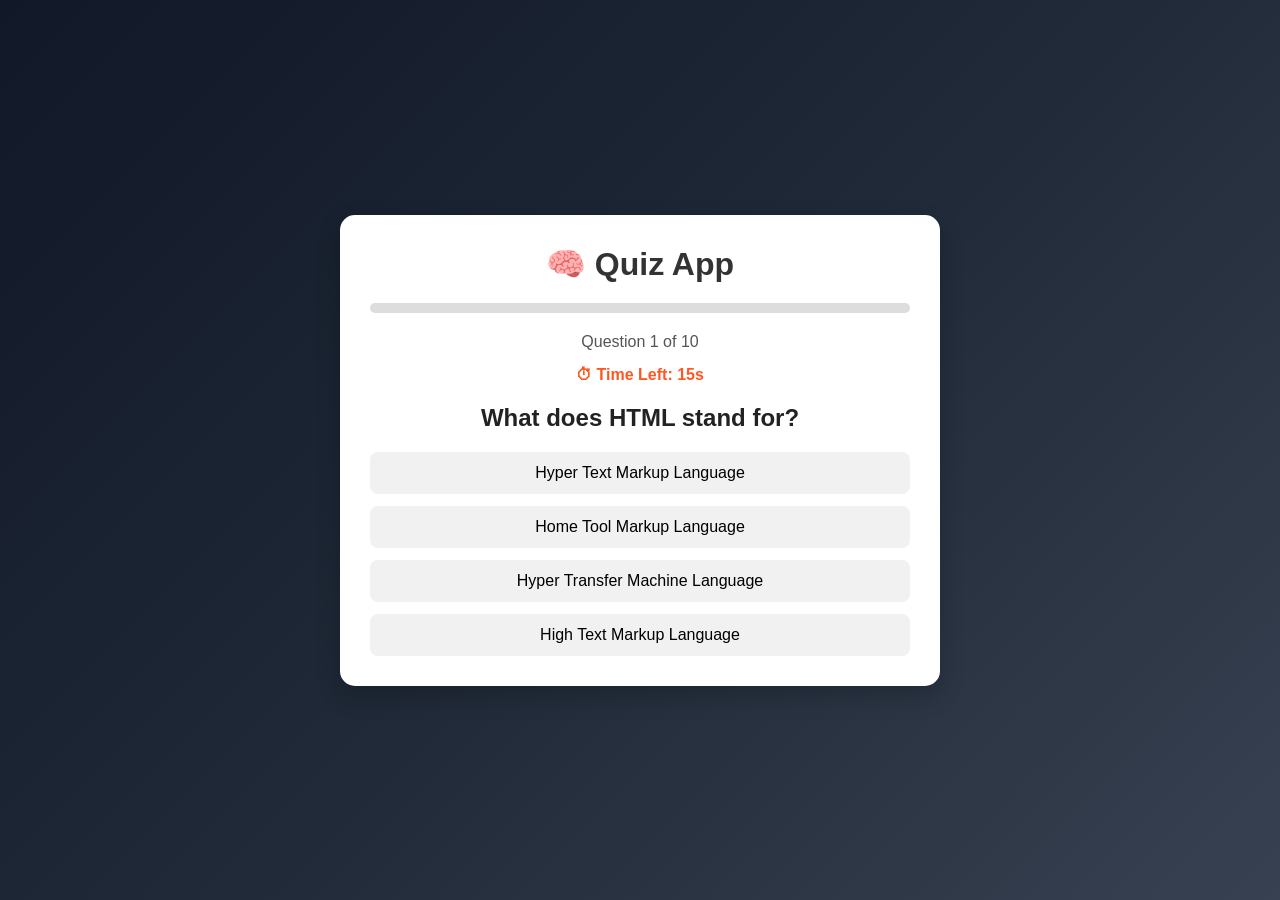
==== index.html @ a01f6058 "Initail Quiz App Project" ====
<!DOCTYPE html>
<html lang="en">
<head>
    <meta charset="UTF-8">
    <meta name="viewport" content="width=device-width, initial-scale=1.0">
    <title>Quiz App</title>

    <link rel="stylesheet" href="style.css">
</head>

<body>

<div class="container">

    <h1>🧠 Quiz App</h1>

    <div class="progress-container">
        <div id="progress-bar"></div>
    </div>

    <p id="question-number">
        Question 1 of 10
    </p>

    <div class="timer">
        ⏱ Time Left:
        <span id="time">15</span>s
    </div>

    <h2 id="question">
        Loading Question...
    </h2>

    <div id="answer-buttons"></div>

    <button id="next-btn">
        Next →
    </button>

</div>

<script src="questions.js"></script>
<script src="script.js"></script>

</body>
</html>
---- style.css ----
* {
    margin: 0;
    padding: 0;
    box-sizing: border-box;
    font-family: Arial, Helvetica, sans-serif;
}

body {
    background: linear-gradient(135deg, #111827, #1f2937,#374151);
    display: flex;
    justify-content: center;
    align-items: center;
    min-height: 100vh;
    padding: 20px;
}

.container {
    background: white;
    width: 100%;
    max-width: 600px;
    padding: 30px;
    border-radius: 15px;
    box-shadow: 0 10px 25px rgba(0,0,0,0.2);
}

h1 {
    text-align: center;
    margin-bottom: 20px;
    color: #333;
}

.progress-container {
    width: 100%;
    height: 10px;
    background: #ddd;
    border-radius: 10px;
    overflow: hidden;
    margin-bottom: 20px;
}

#progress-bar {
    width: 10%;
    height: 100%;
    background: #4caf50;
}

#question-number {
    text-align: center;
    color: #555;
    margin-bottom: 15px;
}

.timer {
    text-align: center;
    font-weight: bold;
    color: #ff5722;
    margin-bottom: 20px;
}

#question {
    margin-bottom: 20px;
    text-align: center;
    color: #222;
}

#answer-buttons {
    display: flex;
    flex-direction: column;
    gap: 12px;
}

#answer-buttons button {
    padding: 12px;
    border: none;
    border-radius: 8px;
    background: #f1f1f1;
    cursor: pointer;
    transition: 0.3s;
    font-size: 16px;
}

#answer-buttons button:hover {
    background: #2196f3;
    color: white;
}

#next-btn {
    display: none;
    margin: 25px auto 0;
    padding: 12px 30px;
    background: #4caf50;
    color: white;
    border: none;
    border-radius: 8px;
    cursor: pointer;
    font-size: 16px;
}

#next-btn:hover {
    background: #388e3c;
}

.btn{
    width: 100%;
}
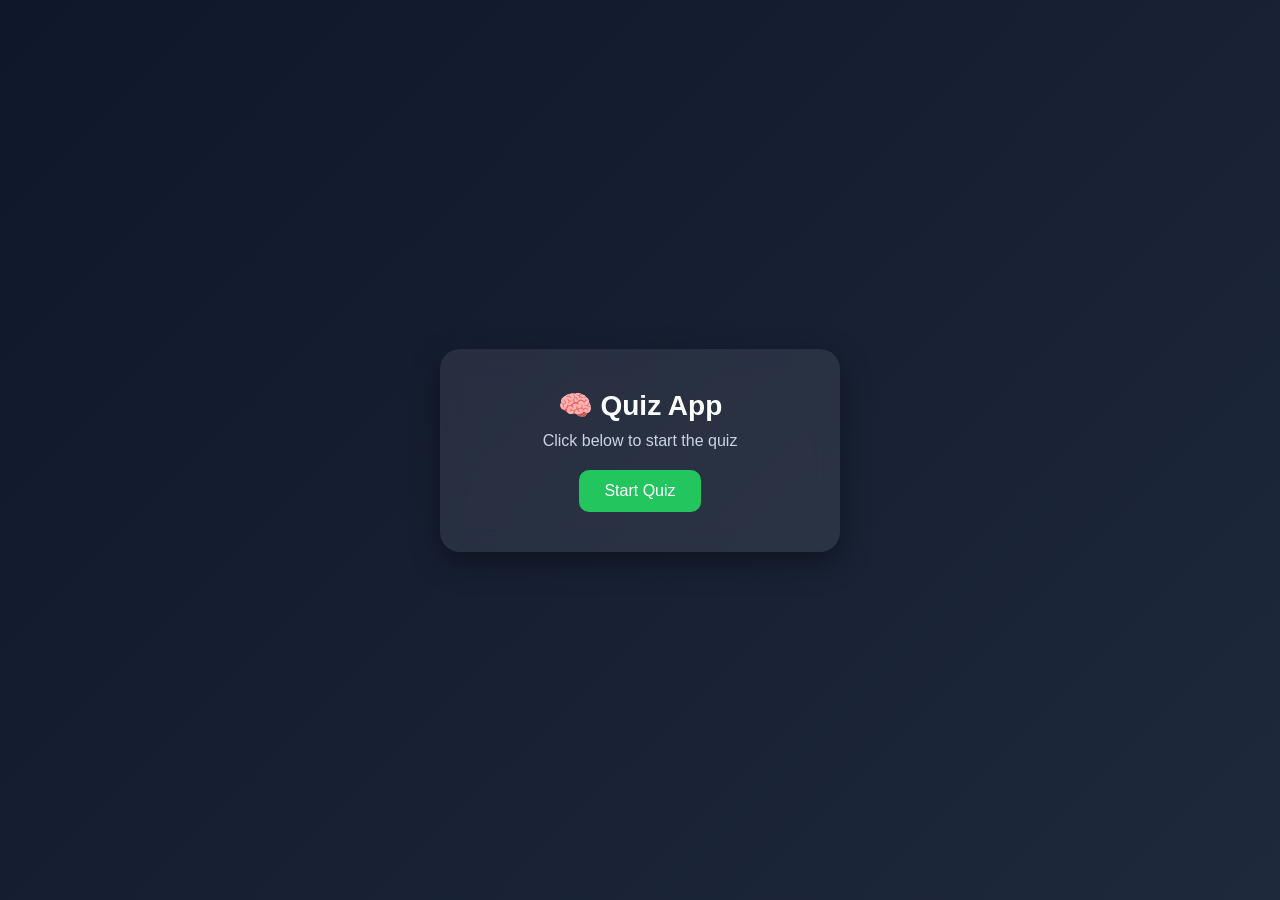
==== commit 15d3bb17: "Merge remote and local repository" ====
--- a/index.html
+++ b/index.html
@@ -9,10 +9,14 @@
 </head>
 
 <body>
+     <div id="start-screen">
+    <h1>🧠 Quiz App</h1>
+    <p>Click below to start the quiz</p>
+    <button id="start-btn">Start Quiz</button>
+</div>
 
 <div class="container">
 
-    <h1>🧠 Quiz App</h1>
 
     <div class="progress-container">
         <div id="progress-bar"></div>
--- a/style.css
+++ b/style.css
@@ -2,104 +2,109 @@
     margin: 0;
     padding: 0;
     box-sizing: border-box;
-    font-family: Arial, Helvetica, sans-serif;
+    font-family: 'Segoe UI', sans-serif;
 }
 
 body {
-    background: linear-gradient(135deg, #111827, #1f2937,#374151);
+    background: linear-gradient(135deg, #0f172a, #1e293b);
+    min-height: 100vh;
     display: flex;
     justify-content: center;
     align-items: center;
-    min-height: 100vh;
-    padding: 20px;
 }
 
+/* START SCREEN */
+#start-screen {
+    background: rgba(255, 255, 255, 0.08);
+    backdrop-filter: blur(12px);
+    padding: 40px;
+    border-radius: 20px;
+    text-align: center;
+    color: white;
+    width: 90%;
+    max-width: 400px;
+    box-shadow: 0 10px 30px rgba(0,0,0,0.4);
+}
+
+#start-screen h1 {
+    font-size: 28px;
+    margin-bottom: 10px;
+}
+
+#start-screen p {
+    margin-bottom: 20px;
+    color: #cbd5e1;
+}
+
+#start-btn {
+    padding: 12px 25px;
+    border: none;
+    border-radius: 10px;
+    background: #22c55e;
+    color: white;
+    font-size: 16px;
+    cursor: pointer;
+    transition: 0.3s;
+}
+
+#start-btn:hover {
+    background: #16a34a;
+    transform: scale(1.05);
+}
+
+/* QUIZ CONTAINER */
 .container {
+    display: none;
     background: white;
-    width: 100%;
+    width: 90%;
     max-width: 600px;
     padding: 30px;
-    border-radius: 15px;
-    box-shadow: 0 10px 25px rgba(0,0,0,0.2);
+    border-radius: 20px;
+    box-shadow: 0 15px 40px rgba(0,0,0,0.3);
 }
 
-h1 {
-    text-align: center;
+/* QUESTION */
+#question {
     margin-bottom: 20px;
-    color: #333;
+    font-size: 20px;
 }
 
-.progress-container {
+/* ANSWERS */
+#answer-buttons button {
     width: 100%;
-    height: 10px;
-    background: #ddd;
-    border-radius: 10px;
-    overflow: hidden;
-    margin-bottom: 20px;
-}
-
-#progress-bar {
-    width: 10%;
-    height: 100%;
-    background: #4caf50;
-}
-
-#question-number {
-    text-align: center;
-    color: #555;
-    margin-bottom: 15px;
-}
-
-.timer {
-    text-align: center;
-    font-weight: bold;
-    color: #ff5722;
-    margin-bottom: 20px;
-}
-
-#question {
-    margin-bottom: 20px;
-    text-align: center;
-    color: #222;
-}
-
-#answer-buttons {
-    display: flex;
-    flex-direction: column;
-    gap: 12px;
-}
-
-#answer-buttons button {
+    margin: 10px 0;
     padding: 12px;
     border: none;
-    border-radius: 8px;
-    background: #f1f1f1;
+    border-radius: 10px;
+    background: #f1f5f9;
     cursor: pointer;
-    transition: 0.3s;
+    transition: 0.2s;
     font-size: 16px;
 }
 
 #answer-buttons button:hover {
-    background: #2196f3;
-    color: white;
+    background: #e2e8f0;
 }
 
+/* NEXT BUTTON */
 #next-btn {
     display: none;
-    margin: 25px auto 0;
-    padding: 12px 30px;
-    background: #4caf50;
+    margin-top: 20px;
+    padding: 10px 20px;
+    border: none;
+    background: #3b82f6;
     color: white;
-    border: none;
-    border-radius: 8px;
+    border-radius: 10px;
     cursor: pointer;
-    font-size: 16px;
 }
 
 #next-btn:hover {
-    background: #388e3c;
+    background: #2563eb;
 }
 
-.btn{
-    width: 100%;
+/* RESULT STYLE */
+.result {
+    text-align: center;
+    font-size: 22px;
+    font-weight: bold;
 }
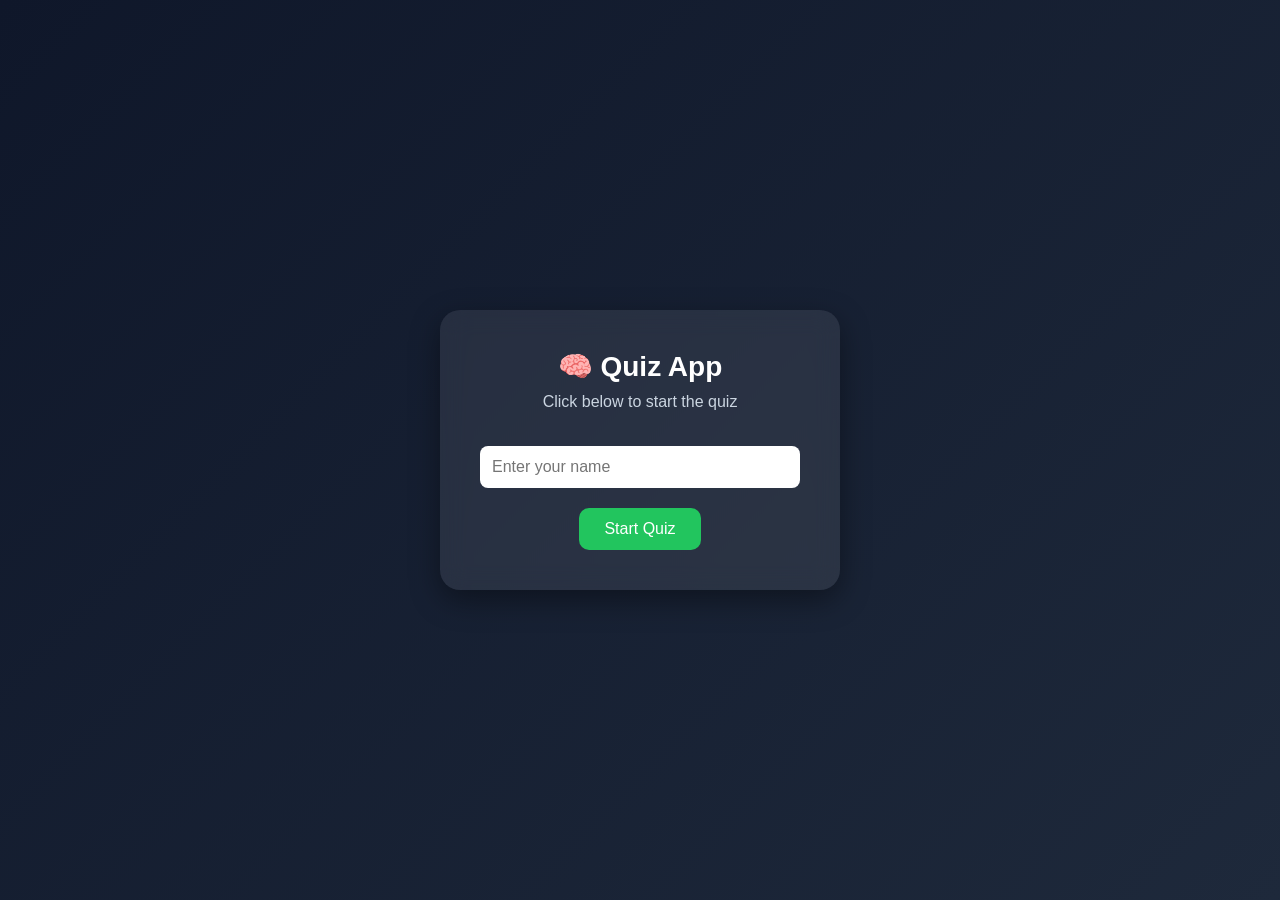
==== commit 35ce531d: "Added player name input and improve quiz UI" ====
--- a/index.html
+++ b/index.html
@@ -12,6 +12,7 @@
      <div id="start-screen">
     <h1>🧠 Quiz App</h1>
     <p>Click below to start the quiz</p>
+    <input type="text" id="player-name" placeholder="Enter your name" required>
     <button id="start-btn">Start Quiz</button>
 </div>
 
--- a/style.css
+++ b/style.css
@@ -107,4 +107,49 @@
     text-align: center;
     font-size: 22px;
     font-weight: bold;
+}
+
+#progress-container {
+    width: 0%;
+    height: 10px;
+    background: #22c55e;
+    border-radius: 10px;
+    transition: width 0.5s ease;
+}
+
+@media (max-width: 600px) {
+    .container {
+        width: 95%;
+        padding: 20px;
+    }
+
+    #question {
+        font-size: 18px;
+    }
+
+    #answer-buttons button {
+        font-size: 14px;
+    }
+}
+
+@keyframes blink {
+    50% {
+        opacity: 0;
+    }
+}
+
+.warning {
+    color: red;
+    font-weight: bold;
+    animation: blink 0.5s infinite;
+}
+
+#player-name {
+    width: 100%;
+    padding: 12px;
+    margin-top: 15px;
+    margin-bottom: 20px;
+    border:none;
+    border-radius: 8px;
+    font-size: 16px;
 }
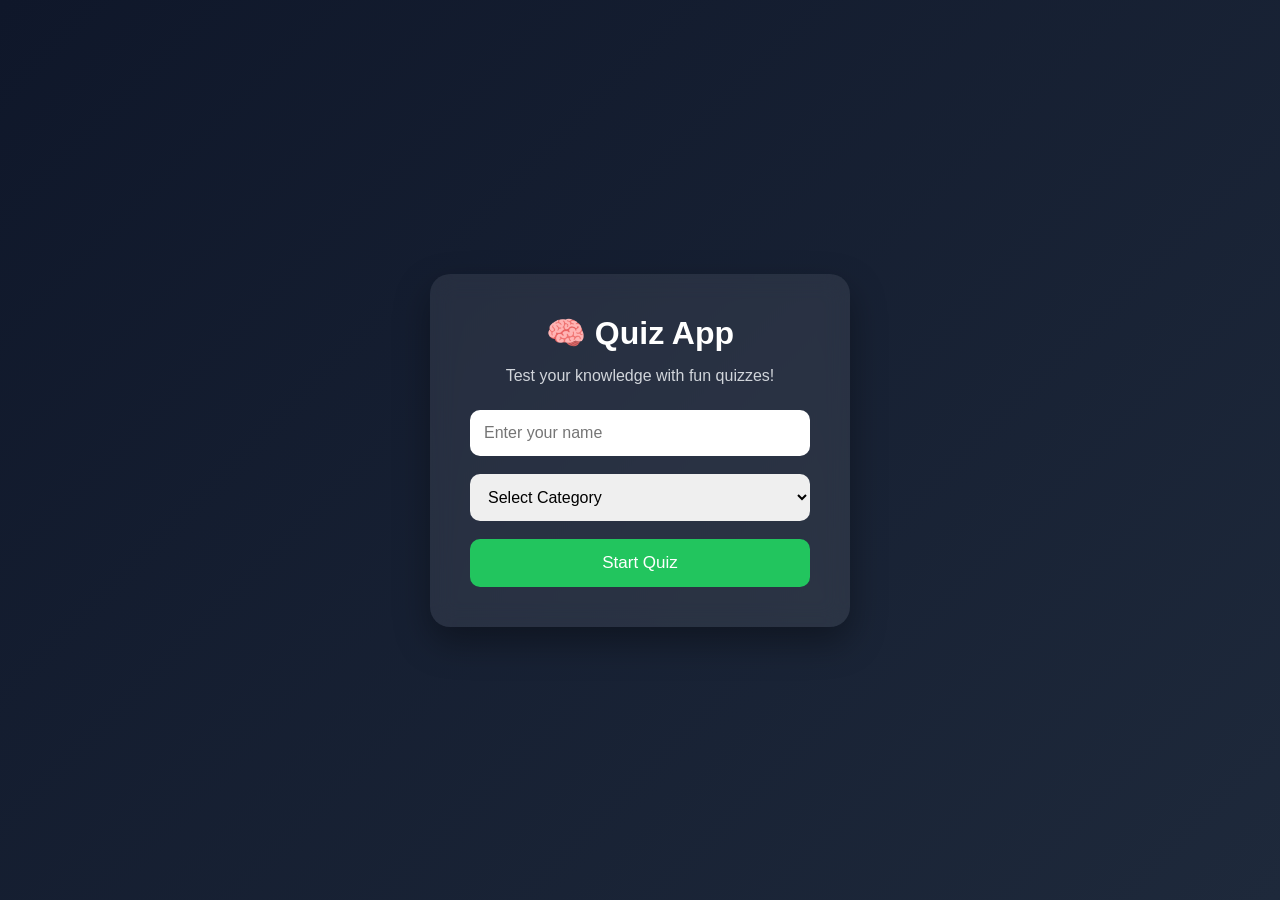
==== commit f148cc62: "Fix quiz app bugs and update UI" ====
--- a/index.html
+++ b/index.html
@@ -7,45 +7,95 @@
 
     <link rel="stylesheet" href="style.css">
 </head>
+<body>
 
-<body>
-     <div id="start-screen">
-    <h1>🧠 Quiz App</h1>
-    <p>Click below to start the quiz</p>
-    <input type="text" id="player-name" placeholder="Enter your name" required>
-    <button id="start-btn">Start Quiz</button>
-</div>
+    <!-- =========================
+         START SCREEN
+    ========================== -->
+    <div id="start-screen">
 
-<div class="container">
+        <h1>🧠 Quiz App</h1>
+        <p>Test your knowledge with fun quizzes!</p>
 
+        <input
+            type="text"
+            id="player-name"
+            placeholder="Enter your name"
+        >
 
-    <div class="progress-container">
-        <div id="progress-bar"></div>
+        <select id="category">
+            <option value="">Select Category</option>
+            <option value="programming">Programming</option>
+            <option value="math">Math</option>
+            <option value="gk">General Knowledge</option>
+        </select>
+
+        <button id="start-btn">
+            Start Quiz
+        </button>
+
     </div>
 
-    <p id="question-number">
-        Question 1 of 10
-    </p>
+    <!-- =========================
+         QUIZ CONTAINER
+    ========================== -->
 
-    <div class="timer">
-        ⏱ Time Left:
-        <span id="time">15</span>s
+    <div class="container" style="display:none;">
+
+        <!-- Progress Bar -->
+        <div class="progress-container">
+            <div id="progress-bar"></div>
+        </div>
+
+        <!-- Question Number -->
+        <p id="question-number">
+            Question 1 of 10
+        </p>
+
+        <!-- Timer -->
+        <div class="timer">
+            ⏱ Time Left :
+            <span id="time">10</span>s
+        </div>
+
+        <!-- Question -->
+        <h2 id="question">
+            Loading...
+        </h2>
+
+        <!-- Answers -->
+        <div id="answer-buttons">
+
+        </div>
+
+        <!-- Next Button -->
+        <button id="next-btn">
+            Next →
+        </button>
+
     </div>
 
-    <h2 id="question">
-        Loading Question...
-    </h2>
+    <!-- =========================
+         LEADERBOARD
+    ========================== -->
 
-    <div id="answer-buttons"></div>
+    <div id="leaderboard-container" style="display:none;">
 
-    <button id="next-btn">
-        Next →
-    </button>
+        <h2>🏆 Leaderboard</h2>
 
-</div>
+        <ul id="leaderboard">
 
-<script src="questions.js"></script>
-<script src="script.js"></script>
+        </ul>
+
+        <button id="home-btn">
+    🏠 Back to Home
+</button>
+
+    </div>
+
+    <!-- JavaScript Files -->
+    <script src="questions.js"></script>
+    <script src="script.js"></script>
 
 </body>
 </html>
--- a/style.css
+++ b/style.css
@@ -1,9 +1,17 @@
+/* =========================
+   RESET
+========================= */
+
 * {
     margin: 0;
     padding: 0;
     box-sizing: border-box;
-    font-family: 'Segoe UI', sans-serif;
-}
+    font-family: "Segoe UI", sans-serif;
+}
+
+/* =========================
+   BODY
+========================= */
 
 body {
     background: linear-gradient(135deg, #0f172a, #1e293b);
@@ -11,145 +19,295 @@
     display: flex;
     justify-content: center;
     align-items: center;
-}
-
-/* START SCREEN */
+    flex-direction: column;
+    padding: 20px;
+}
+
+/* =========================
+   START SCREEN
+========================= */
+
 #start-screen {
-    background: rgba(255, 255, 255, 0.08);
+    width: 100%;
+    max-width: 420px;
+    background: rgba(255,255,255,0.08);
     backdrop-filter: blur(12px);
+    border-radius: 20px;
     padding: 40px;
+    text-align: center;
+    color: white;
+    box-shadow: 0 15px 35px rgba(0,0,0,.35);
+}
+
+#start-screen h1 {
+    margin-bottom: 15px;
+    font-size: 32px;
+}
+
+#start-screen p {
+    margin-bottom: 25px;
+    color: #d1d5db;
+}
+
+#player-name,
+#category {
+    width: 100%;
+    padding: 14px;
+    margin-bottom: 18px;
+    border: none;
+    border-radius: 10px;
+    outline: none;
+    font-size: 16px;
+}
+
+#start-btn {
+    width: 100%;
+    padding: 14px;
+    border: none;
+    border-radius: 10px;
+    background: #22c55e;
+    color: white;
+    font-size: 17px;
+    cursor: pointer;
+    transition: .3s;
+}
+
+#start-btn:hover {
+    background: #16a34a;
+    transform: translateY(-2px);
+}
+
+/* =========================
+   QUIZ CONTAINER
+========================= */
+
+.container {
+    display: none;
+    width: 100%;
+    max-width: 650px;
+    background: white;
     border-radius: 20px;
-    text-align: center;
-    color: white;
-    width: 90%;
-    max-width: 400px;
-    box-shadow: 0 10px 30px rgba(0,0,0,0.4);
-}
-
-#start-screen h1 {
-    font-size: 28px;
-    margin-bottom: 10px;
-}
-
-#start-screen p {
+    padding: 30px;
+    box-shadow: 0 15px 40px rgba(0,0,0,.30);
+}
+
+/* =========================
+   PROGRESS BAR
+========================= */
+
+.progress-container {
+    width: 100%;
+    height: 12px;
+    background: #e5e7eb;
+    border-radius: 20px;
+    overflow: hidden;
     margin-bottom: 20px;
-    color: #cbd5e1;
-}
-
-#start-btn {
-    padding: 12px 25px;
+}
+
+#progress-bar {
+    width: 0%;
+    height: 100%;
+    background: #22c55e;
+    transition: width .4s;
+}
+
+/* =========================
+   QUESTION INFO
+========================= */
+
+#question-number {
+    color: #475569;
+    font-weight: bold;
+    margin-bottom: 15px;
+}
+
+.timer {
+    font-size: 18px;
+    margin-bottom: 20px;
+    font-weight: bold;
+}
+
+#time.warning {
+    color: red;
+    animation: blink .8s infinite;
+}
+
+@keyframes blink {
+    50% {
+        opacity: 0;
+    }
+}
+
+/* =========================
+   QUESTION
+========================= */
+
+#question {
+    margin-bottom: 25px;
+    color: #111827;
+    line-height: 1.5;
+}
+
+/* =========================
+   ANSWERS
+========================= */
+
+#answer-buttons {
+    display: flex;
+    flex-direction: column;
+    gap: 12px;
+}
+
+.btn {
+    width: 100%;
+    padding: 14px;
     border: none;
     border-radius: 10px;
-    background: #22c55e;
+    background: #f1f5f9;
+    cursor: pointer;
+    font-size: 16px;
+    transition: .25s;
+    text-align: left;
+}
+
+.btn:hover:not(:disabled) {
+    background: #dbeafe;
+}
+
+.btn:disabled {
+    cursor: not-allowed;
+}
+
+/* =========================
+   NEXT BUTTON
+========================= */
+
+#next-btn {
+    display: none;
+    margin-top: 25px;
+    padding: 14px 25px;
+    border: none;
+    border-radius: 10px;
+    background: #2563eb;
     color: white;
     font-size: 16px;
     cursor: pointer;
-    transition: 0.3s;
-}
-
-#start-btn:hover {
-    background: #16a34a;
-    transform: scale(1.05);
-}
-
-/* QUIZ CONTAINER */
-.container {
+    transition: .3s;
+}
+
+#next-btn:hover {
+    background: #1d4ed8;
+}
+
+/* =========================
+   LEADERBOARD
+========================= */
+
+#leaderboard-container {
     display: none;
+    width: 100%;
+    max-width: 650px;
     background: white;
-    width: 90%;
-    max-width: 600px;
-    padding: 30px;
+    margin-top: 25px;
+    padding: 25px;
     border-radius: 20px;
-    box-shadow: 0 15px 40px rgba(0,0,0,0.3);
-}
-
-/* QUESTION */
-#question {
+    box-shadow: 0 15px 40px rgba(0,0,0,.25);
+}
+
+#leaderboard-container h2 {
+    text-align: center;
     margin-bottom: 20px;
+}
+
+#leaderboard {
+    list-style: none;
+}
+
+#leaderboard li {
+    padding: 12px;
+    margin: 10px 0;
+    background: #f8fafc;
+    border-radius: 10px;
+    font-weight: bold;
+}
+
+/* =========================
+   RESULT
+========================= */
+
+.result-title {
+    font-size: 30px;
+    color: #22c55e;
+    margin-bottom: 15px;
+    text-align: center;
+}
+
+.result-score {
+    text-align: center;
+    font-size: 22px;
+    margin-bottom: 10px;
+}
+
+.result-percent {
+    text-align: center;
     font-size: 20px;
-}
-
-/* ANSWERS */
-#answer-buttons button {
-    width: 100%;
-    margin: 10px 0;
-    padding: 12px;
-    border: none;
-    border-radius: 10px;
-    background: #f1f5f9;
-    cursor: pointer;
-    transition: 0.2s;
-    font-size: 16px;
-}
-
-#answer-buttons button:hover {
-    background: #e2e8f0;
-}
-
-/* NEXT BUTTON */
-#next-btn {
-    display: none;
-    margin-top: 20px;
-    padding: 10px 20px;
-    border: none;
-    background: #3b82f6;
-    color: white;
-    border-radius: 10px;
-    cursor: pointer;
-}
-
-#next-btn:hover {
-    background: #2563eb;
-}
-
-/* RESULT STYLE */
-.result {
-    text-align: center;
-    font-size: 22px;
-    font-weight: bold;
-}
-
-#progress-container {
-    width: 0%;
-    height: 10px;
-    background: #22c55e;
-    border-radius: 10px;
-    transition: width 0.5s ease;
-}
-
-@media (max-width: 600px) {
-    .container {
+    color: #2563eb;
+    margin-bottom: 20px;
+}
+
+/* =========================
+   MOBILE
+========================= */
+
+@media (max-width:600px) {
+
+    #start-screen,
+    .container,
+    #leaderboard-container {
         width: 95%;
         padding: 20px;
     }
 
     #question {
-        font-size: 18px;
-    }
-
-    #answer-buttons button {
-        font-size: 14px;
-    }
-}
-
-@keyframes blink {
-    50% {
-        opacity: 0;
-    }
-}
-
-.warning {
-    color: red;
-    font-weight: bold;
-    animation: blink 0.5s infinite;
-}
-
-#player-name {
-    width: 100%;
-    padding: 12px;
-    margin-top: 15px;
-    margin-bottom: 20px;
+        font-size: 20px;
+    }
+
+    .btn {
+        font-size: 15px;
+    }
+
+    #start-btn,
+    #next-btn {
+        width: 100%;
+    }
+}
+
+#home-btn {
+
+    width:100%;
+    margin-top:20px;
+    padding:14px;
+
     border:none;
-    border-radius: 8px;
-    font-size: 16px;
+    border-radius:10px;
+
+    background:#2563eb;
+
+    color:white;
+
+    font-size:16px;
+
+    cursor:pointer;
+
+    transition:.3s;
+
+}
+
+
+#home-btn:hover {
+
+    background:#1d4ed8;
+
+    transform:translateY(-2px);
+
 }
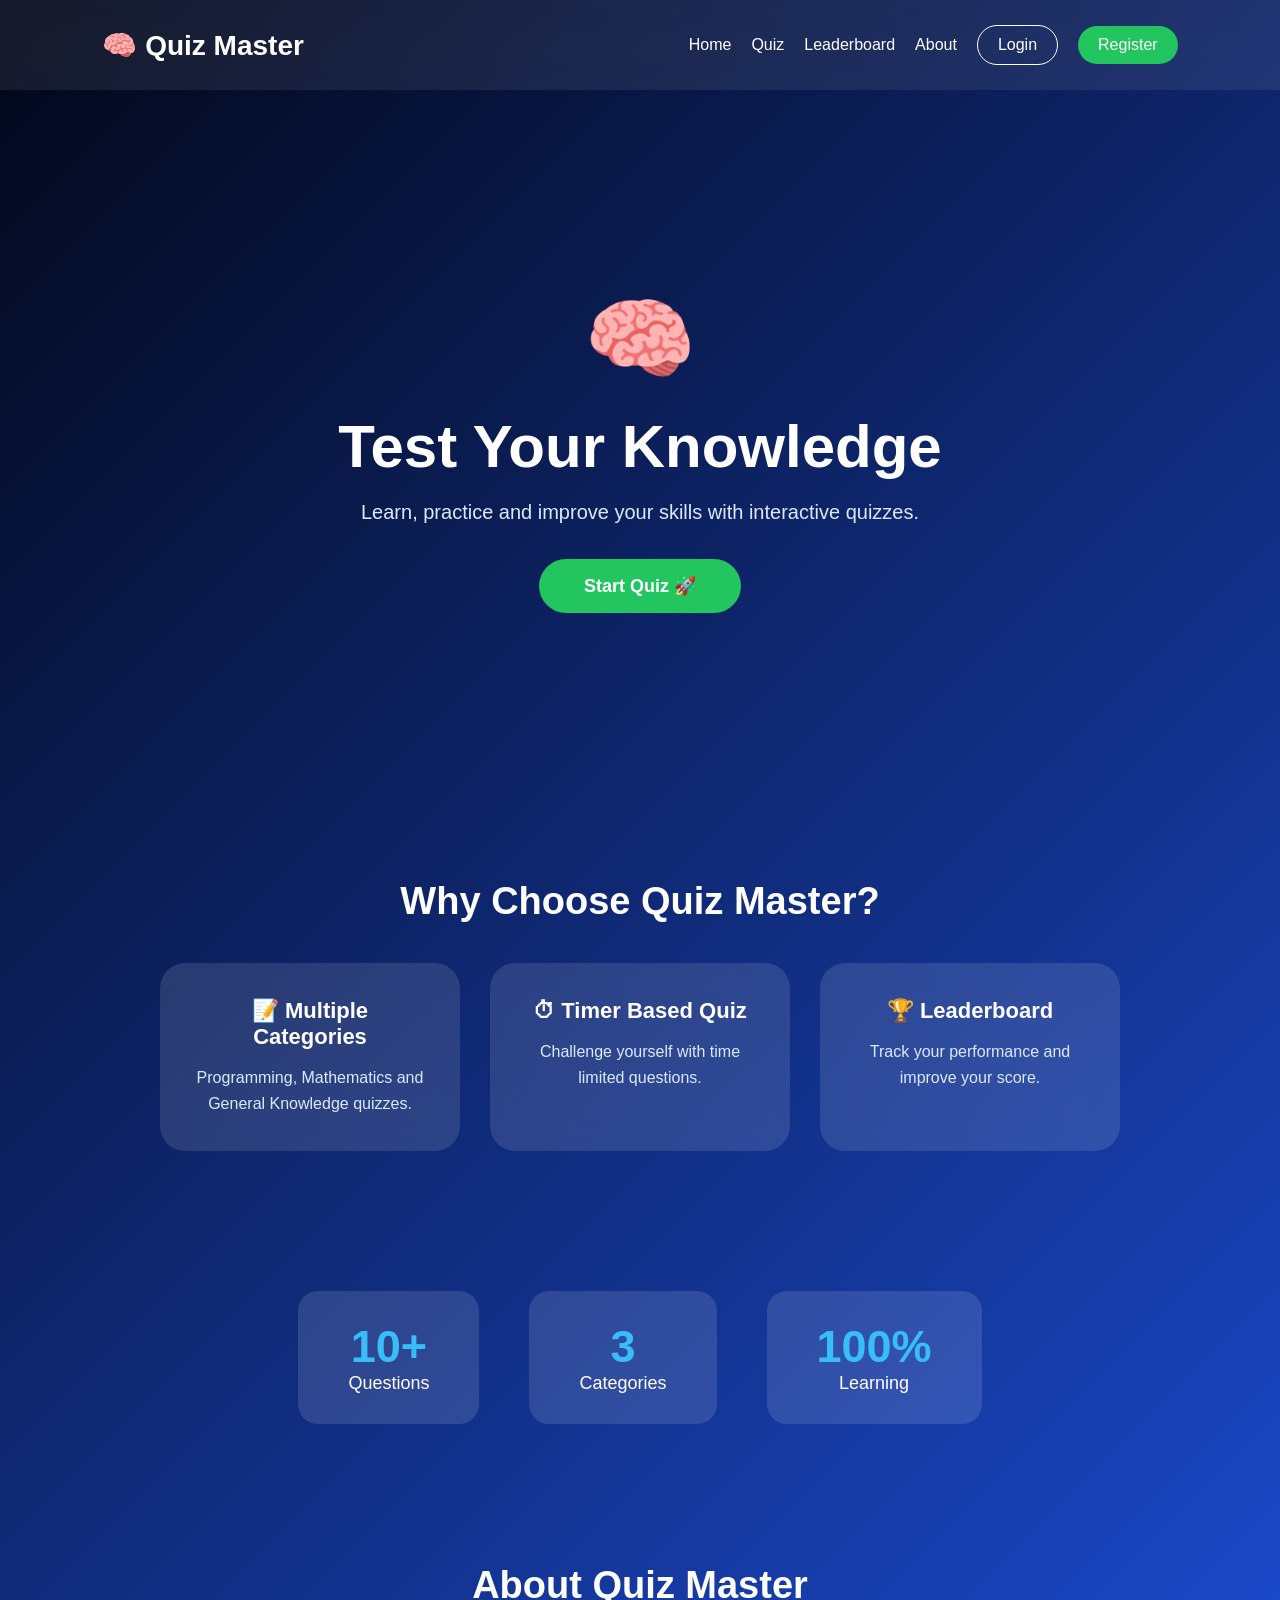
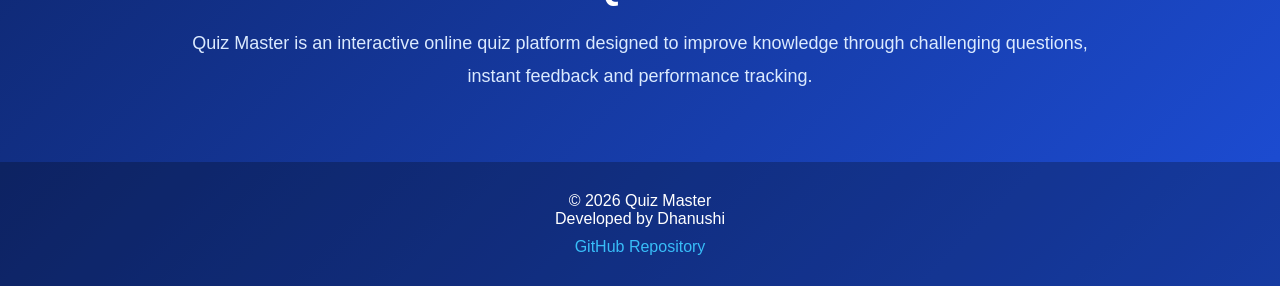
==== commit d66d20f3: "Admin features added" ====
--- a/index.html
+++ b/index.html
@@ -1,101 +1,339 @@
 <!DOCTYPE html>
 <html lang="en">
+
 <head>
-    <meta charset="UTF-8">
-    <meta name="viewport" content="width=device-width, initial-scale=1.0">
-    <title>Quiz App</title>
-
-    <link rel="stylesheet" href="style.css">
+
+<meta charset="UTF-8">
+
+<meta name="viewport" content="width=device-width, initial-scale=1.0">
+
+<title>Quiz Master</title>
+
+<link rel="stylesheet" href="style.css">
+
 </head>
+
+
 <body>
 
-    <!-- =========================
-         START SCREEN
-    ========================== -->
-    <div id="start-screen">
-
-        <h1>🧠 Quiz App</h1>
-        <p>Test your knowledge with fun quizzes!</p>
-
-        <input
-            type="text"
-            id="player-name"
-            placeholder="Enter your name"
-        >
-
-        <select id="category">
-            <option value="">Select Category</option>
-            <option value="programming">Programming</option>
-            <option value="math">Math</option>
-            <option value="gk">General Knowledge</option>
-        </select>
-
-        <button id="start-btn">
-            Start Quiz
-        </button>
-
-    </div>
-
-    <!-- =========================
-         QUIZ CONTAINER
-    ========================== -->
-
-    <div class="container" style="display:none;">
-
-        <!-- Progress Bar -->
-        <div class="progress-container">
-            <div id="progress-bar"></div>
-        </div>
-
-        <!-- Question Number -->
-        <p id="question-number">
-            Question 1 of 10
-        </p>
-
-        <!-- Timer -->
-        <div class="timer">
-            ⏱ Time Left :
-            <span id="time">10</span>s
-        </div>
-
-        <!-- Question -->
-        <h2 id="question">
-            Loading...
-        </h2>
-
-        <!-- Answers -->
-        <div id="answer-buttons">
-
-        </div>
-
-        <!-- Next Button -->
-        <button id="next-btn">
-            Next →
-        </button>
-
-    </div>
-
-    <!-- =========================
-         LEADERBOARD
-    ========================== -->
-
-    <div id="leaderboard-container" style="display:none;">
-
-        <h2>🏆 Leaderboard</h2>
-
-        <ul id="leaderboard">
-
-        </ul>
-
-        <button id="home-btn">
-    🏠 Back to Home
+
+<!-- NAVBAR -->
+
+<header>
+
+
+<div class="logo">
+🧠 Quiz Master
+</div>
+
+
+<nav>
+
+<a href="index.html">
+Home
+</a>
+
+<a href="#">
+Quiz
+</a>
+
+<a href="#">
+Leaderboard
+</a>
+
+<a href="#about">
+About
+</a>
+
+
+<a class="login"
+href="login.html">
+Login
+</a>
+
+
+<a class="register"
+href="register.html">
+Register
+</a>
+
+
+</nav>
+
+
+</header>
+
+
+
+
+
+<!-- HERO SECTION -->
+
+
+<section class="hero">
+
+
+<div class="hero-text">
+
+
+<div class="brain">
+
+🧠
+
+</div>
+
+
+<h1>
+
+Test Your Knowledge
+
+</h1>
+
+
+<p>
+
+Learn, practice and improve your skills
+with interactive quizzes.
+
+</p>
+
+
+
+<button id="startQuizBtn">
+
+Start Quiz 🚀
+
 </button>
 
-    </div>
-
-    <!-- JavaScript Files -->
-    <script src="questions.js"></script>
-    <script src="script.js"></script>
+
+</div>
+
+
+
+</section>
+
+
+
+
+
+
+<!-- FEATURES -->
+
+
+<section class="features">
+
+
+<h2>
+Why Choose Quiz Master?
+</h2>
+
+
+
+<div class="feature-box">
+
+
+<div class="card">
+
+
+<h3>
+📝 Multiple Categories
+</h3>
+
+
+<p>
+
+Programming, Mathematics and
+General Knowledge quizzes.
+
+</p>
+
+
+</div>
+
+
+
+
+
+<div class="card">
+
+
+<h3>
+⏱ Timer Based Quiz
+</h3>
+
+
+<p>
+
+Challenge yourself with
+time limited questions.
+
+</p>
+
+
+</div>
+
+
+
+
+
+
+<div class="card">
+
+
+<h3>
+🏆 Leaderboard
+</h3>
+
+
+<p>
+
+Track your performance
+and improve your score.
+
+</p>
+
+
+</div>
+
+
+
+</div>
+
+
+</section>
+
+
+
+
+
+
+
+<!-- STATISTICS -->
+
+
+<section class="stats">
+
+
+<div>
+
+<h2>
+10+
+</h2>
+
+<p>
+Questions
+</p>
+
+</div>
+
+
+
+<div>
+
+<h2>
+3
+</h2>
+
+<p>
+Categories
+</p>
+
+</div>
+
+
+
+
+<div>
+
+<h2>
+100%
+</h2>
+
+<p>
+Learning
+</p>
+
+</div>
+
+
+</section>
+
+
+
+
+
+
+
+
+<!-- ABOUT -->
+
+
+<section id="about"
+class="about">
+
+
+<h2>
+About Quiz Master
+</h2>
+
+
+
+<p>
+
+Quiz Master is an interactive online quiz
+platform designed to improve knowledge
+through challenging questions, instant
+feedback and performance tracking.
+
+</p>
+
+
+
+</section>
+
+
+
+
+
+
+
+
+<!-- FOOTER -->
+
+
+<footer>
+
+
+<p>
+
+© 2026 Quiz Master
+
+</p>
+
+
+<p>
+
+Developed by Dhanushi
+
+</p>
+
+
+<a href="https://github.com/DhanuiyaJey/quiz-app">
+
+GitHub Repository
+
+</a>
+
+
+</footer>
+
+
+
+
+
+<script src="home.js"></script>
+
 
 </body>
+
 </html>
--- a/style.css
+++ b/style.css
@@ -2,312 +2,1961 @@
    RESET
 ========================= */
 
-* {
-    margin: 0;
-    padding: 0;
-    box-sizing: border-box;
-    font-family: "Segoe UI", sans-serif;
-}
+*{
+    margin:0;
+    padding:0;
+    box-sizing:border-box;
+    font-family:"Segoe UI",sans-serif;
+}
+
+
+
+html{
+    scroll-behavior:smooth;
+}
+
+
+
+body{
+
+    min-height:100vh;
+
+    background:
+    linear-gradient(135deg,#020617,#1d4ed8);
+
+    color:white;
+
+}
+
+
 
 /* =========================
-   BODY
+   NAVBAR
 ========================= */
 
-body {
-    background: linear-gradient(135deg, #0f172a, #1e293b);
-    min-height: 100vh;
-    display: flex;
-    justify-content: center;
-    align-items: center;
-    flex-direction: column;
-    padding: 20px;
-}
+
+header{
+
+    width:100%;
+
+    display:flex;
+
+    justify-content:space-between;
+
+    align-items:center;
+
+    padding:25px 8%;
+
+
+    background:
+    rgba(255,255,255,0.08);
+
+
+    backdrop-filter:blur(15px);
+
+
+    position:sticky;
+
+    top:0;
+
+    z-index:10;
+
+
+}
+
+
+
+.logo{
+
+    font-size:28px;
+
+    font-weight:700;
+
+}
+
+
+
+
+nav{
+
+    display:flex;
+
+    gap:20px;
+
+    align-items:center;
+
+}
+
+
+
+nav a{
+
+    text-decoration:none;
+
+    color:white;
+
+    font-size:16px;
+
+    transition:.3s;
+
+}
+
+
+
+nav a:hover{
+
+    color:#38bdf8;
+
+}
+
+
+
+.login,
+.register{
+
+
+    padding:10px 20px;
+
+    border-radius:25px;
+
+
+}
+
+
+
+.login{
+
+    border:1px solid white;
+
+}
+
+
+
+.register{
+
+    background:#22c55e;
+
+}
+
+
+
+.register:hover{
+
+    color:white;
+
+    background:#16a34a;
+
+}
+
+
+
+
+
+
 
 /* =========================
-   START SCREEN
+   HERO
 ========================= */
 
-#start-screen {
-    width: 100%;
-    max-width: 420px;
-    background: rgba(255,255,255,0.08);
-    backdrop-filter: blur(12px);
-    border-radius: 20px;
-    padding: 40px;
-    text-align: center;
-    color: white;
-    box-shadow: 0 15px 35px rgba(0,0,0,.35);
-}
-
-#start-screen h1 {
-    margin-bottom: 15px;
-    font-size: 32px;
-}
-
-#start-screen p {
-    margin-bottom: 25px;
-    color: #d1d5db;
-}
-
-#player-name,
-#category {
-    width: 100%;
-    padding: 14px;
-    margin-bottom: 18px;
-    border: none;
-    border-radius: 10px;
-    outline: none;
-    font-size: 16px;
-}
-
-#start-btn {
-    width: 100%;
-    padding: 14px;
-    border: none;
-    border-radius: 10px;
-    background: #22c55e;
-    color: white;
-    font-size: 17px;
-    cursor: pointer;
-    transition: .3s;
-}
-
-#start-btn:hover {
-    background: #16a34a;
-    transform: translateY(-2px);
-}
+
+.hero{
+
+    min-height:80vh;
+
+    display:flex;
+
+    justify-content:center;
+
+    align-items:center;
+
+    text-align:center;
+
+
+}
+
+
+
+.hero-text{
+
+    max-width:750px;
+
+}
+
+
+
+
+.brain{
+
+
+    font-size:90px;
+
+    animation:float 3s infinite ease-in-out;
+
+
+}
+
+
+
+@keyframes float{
+
+
+    0%{
+
+        transform:translateY(0);
+
+    }
+
+
+    50%{
+
+        transform:translateY(-20px);
+
+    }
+
+
+    100%{
+
+        transform:translateY(0);
+
+    }
+
+
+}
+
+
+
+
+
+.hero h1{
+
+    font-size:60px;
+
+    margin:20px 0;
+
+
+}
+
+
+
+.hero p{
+
+
+    font-size:20px;
+
+    color:#dbeafe;
+
+    margin-bottom:35px;
+
+
+}
+
+
+
+
+#startQuizBtn{
+
+
+    padding:16px 45px;
+
+
+    border:none;
+
+    border-radius:30px;
+
+
+    background:#22c55e;
+
+
+    color:white;
+
+
+    font-size:18px;
+
+
+    font-weight:bold;
+
+
+    cursor:pointer;
+
+
+    transition:.3s;
+
+
+}
+
+
+
+
+#startQuizBtn:hover{
+
+
+    transform:scale(1.08);
+
+
+    background:#16a34a;
+
+
+    box-shadow:
+
+    0 10px 30px rgba(0,0,0,.3);
+
+
+}
+
+
+
+
+
 
 /* =========================
-   QUIZ CONTAINER
+   FEATURES
 ========================= */
 
-.container {
-    display: none;
-    width: 100%;
-    max-width: 650px;
-    background: white;
-    border-radius: 20px;
-    padding: 30px;
-    box-shadow: 0 15px 40px rgba(0,0,0,.30);
-}
+
+.features{
+
+
+    padding:70px 8%;
+
+    text-align:center;
+
+
+}
+
+
+
+
+.features h2{
+
+    font-size:38px;
+
+    margin-bottom:40px;
+
+}
+
+
+
+
+.feature-box{
+
+
+    display:flex;
+
+    justify-content:center;
+
+    gap:30px;
+
+    flex-wrap:wrap;
+
+
+}
+
+
+
+
+.card{
+
+
+    width:300px;
+
+
+    padding:35px;
+
+
+    border-radius:25px;
+
+
+    background:
+
+    rgba(255,255,255,.12);
+
+
+
+    backdrop-filter:blur(15px);
+
+
+
+    transition:.4s;
+
+
+}
+
+
+
+.card:hover{
+
+
+    transform:
+
+    translateY(-15px);
+
+
+
+    background:
+
+    rgba(255,255,255,.20);
+
+
+}
+
+
+
+
+.card h3{
+
+
+    font-size:22px;
+
+    margin-bottom:15px;
+
+
+}
+
+
+
+.card p{
+
+
+    color:#dbeafe;
+
+    line-height:1.6;
+
+
+}
+
+
+
+
+
 
 /* =========================
-   PROGRESS BAR
+   STATISTICS
 ========================= */
 
-.progress-container {
-    width: 100%;
-    height: 12px;
-    background: #e5e7eb;
-    border-radius: 20px;
-    overflow: hidden;
-    margin-bottom: 20px;
-}
-
-#progress-bar {
-    width: 0%;
-    height: 100%;
-    background: #22c55e;
-    transition: width .4s;
-}
+
+.stats{
+
+
+    display:flex;
+
+    justify-content:center;
+
+    gap:50px;
+
+    padding:70px 8%;
+
+
+    text-align:center;
+
+
+}
+
+
+
+
+
+.stats div{
+
+
+    background:
+
+    rgba(255,255,255,.12);
+
+
+    padding:30px 50px;
+
+
+    border-radius:20px;
+
+
+}
+
+
+
+.stats h2{
+
+
+    font-size:45px;
+
+    color:#38bdf8;
+
+
+}
+
+
+
+
+.stats p{
+
+
+    font-size:18px;
+
+}
+
+
+
+
+
+
 
 /* =========================
-   QUESTION INFO
+   ABOUT
 ========================= */
 
-#question-number {
-    color: #475569;
-    font-weight: bold;
-    margin-bottom: 15px;
-}
-
-.timer {
-    font-size: 18px;
-    margin-bottom: 20px;
-    font-weight: bold;
-}
-
-#time.warning {
-    color: red;
-    animation: blink .8s infinite;
-}
-
-@keyframes blink {
-    50% {
-        opacity: 0;
-    }
-}
+
+.about{
+
+
+    padding:70px 15%;
+
+    text-align:center;
+
+
+}
+
+
+
+.about h2{
+
+
+    font-size:38px;
+
+    margin-bottom:20px;
+
+
+}
+
+
+
+
+.about p{
+
+
+    color:#dbeafe;
+
+    font-size:18px;
+
+    line-height:1.8;
+
+
+}
+
+
+
+
+
+
 
 /* =========================
-   QUESTION
+   FOOTER
 ========================= */
 
-#question {
-    margin-bottom: 25px;
-    color: #111827;
-    line-height: 1.5;
-}
-
-/* =========================
-   ANSWERS
-========================= */
-
-#answer-buttons {
-    display: flex;
-    flex-direction: column;
-    gap: 12px;
-}
-
-.btn {
-    width: 100%;
-    padding: 14px;
-    border: none;
-    border-radius: 10px;
-    background: #f1f5f9;
-    cursor: pointer;
-    font-size: 16px;
-    transition: .25s;
-    text-align: left;
-}
-
-.btn:hover:not(:disabled) {
-    background: #dbeafe;
-}
-
-.btn:disabled {
-    cursor: not-allowed;
-}
-
-/* =========================
-   NEXT BUTTON
-========================= */
-
-#next-btn {
-    display: none;
-    margin-top: 25px;
-    padding: 14px 25px;
-    border: none;
-    border-radius: 10px;
-    background: #2563eb;
-    color: white;
-    font-size: 16px;
-    cursor: pointer;
-    transition: .3s;
-}
-
-#next-btn:hover {
-    background: #1d4ed8;
-}
-
-/* =========================
-   LEADERBOARD
-========================= */
-
-#leaderboard-container {
-    display: none;
-    width: 100%;
-    max-width: 650px;
-    background: white;
-    margin-top: 25px;
-    padding: 25px;
-    border-radius: 20px;
-    box-shadow: 0 15px 40px rgba(0,0,0,.25);
-}
-
-#leaderboard-container h2 {
-    text-align: center;
-    margin-bottom: 20px;
-}
-
-#leaderboard {
-    list-style: none;
-}
-
-#leaderboard li {
-    padding: 12px;
-    margin: 10px 0;
-    background: #f8fafc;
-    border-radius: 10px;
-    font-weight: bold;
-}
-
-/* =========================
-   RESULT
-========================= */
-
-.result-title {
-    font-size: 30px;
-    color: #22c55e;
-    margin-bottom: 15px;
-    text-align: center;
-}
-
-.result-score {
-    text-align: center;
-    font-size: 22px;
-    margin-bottom: 10px;
-}
-
-.result-percent {
-    text-align: center;
-    font-size: 20px;
-    color: #2563eb;
-    margin-bottom: 20px;
-}
+
+footer{
+
+
+    text-align:center;
+
+
+    padding:30px;
+
+
+    background:
+
+    rgba(0,0,0,.25);
+
+
+}
+
+
+
+footer a{
+
+
+    display:inline-block;
+
+    margin-top:10px;
+
+
+    color:#38bdf8;
+
+
+    text-decoration:none;
+
+
+}
+
+
+
+
+
+
 
 /* =========================
    MOBILE
 ========================= */
 
-@media (max-width:600px) {
-
-    #start-screen,
-    .container,
-    #leaderboard-container {
-        width: 95%;
-        padding: 20px;
+
+@media(max-width:800px){
+
+
+
+header{
+
+
+    flex-direction:column;
+
+    gap:20px;
+
+
+}
+
+
+
+nav{
+
+
+    flex-wrap:wrap;
+
+    justify-content:center;
+
+
+}
+
+
+
+.hero h1{
+
+
+    font-size:40px;
+
+
+}
+
+
+
+.hero p{
+
+
+    font-size:17px;
+
+
+}
+
+
+
+.stats{
+
+
+    flex-direction:column;
+
+    align-items:center;
+
+
+}
+
+
+
+.stats div{
+
+
+    width:80%;
+
+
+}
+
+
+
+}
+
+/* =========================
+   LOGIN / REGISTER
+========================= */
+
+
+.form-container{
+
+
+    width:400px;
+
+    padding:40px;
+
+
+    background:
+
+    rgba(255,255,255,.12);
+
+
+
+    backdrop-filter:blur(15px);
+
+
+    border-radius:25px;
+
+
+    text-align:center;
+
+
+}
+
+
+
+
+.form-container h1{
+
+
+    margin-bottom:30px;
+
+
+}
+
+
+
+
+.form-container input{
+
+
+    width:100%;
+
+
+    padding:14px;
+
+
+    margin-bottom:18px;
+
+
+    border:none;
+
+
+    border-radius:10px;
+
+
+    outline:none;
+
+
+    font-size:16px;
+
+
+}
+
+
+
+
+.form-container button{
+
+
+    width:100%;
+
+
+    padding:14px;
+
+
+    border:none;
+
+
+    border-radius:25px;
+
+
+    background:#22c55e;
+
+
+    color:white;
+
+
+    font-size:17px;
+
+
+    cursor:pointer;
+
+
+}
+
+
+
+
+.form-container button:hover{
+
+
+    background:#16a34a;
+
+
+}
+
+
+
+
+.form-container a{
+
+
+    color:#38bdf8;
+
+
+}
+/* =========================
+   LOGIN / REGISTER CENTER
+========================= */
+
+
+body:has(.form-container){
+
+    min-height:100vh;
+
+    display:flex;
+
+    justify-content:center;
+
+    align-items:center;
+
+    background:
+    linear-gradient(135deg,#020617,#1d4ed8);
+
+}
+
+
+
+.form-container{
+
+
+    width:400px;
+
+    padding:45px;
+
+
+    background:
+
+    rgba(255,255,255,0.12);
+
+
+
+    backdrop-filter:blur(20px);
+
+
+
+    border-radius:25px;
+
+
+    box-shadow:
+
+    0 20px 50px rgba(0,0,0,0.35);
+
+
+
+    text-align:center;
+
+
+    animation:slideDown .6s ease;
+
+
+}
+
+
+
+@keyframes slideDown{
+
+
+    from{
+
+        opacity:0;
+
+        transform:translateY(-40px);
+
     }
 
-    #question {
-        font-size: 20px;
+
+    to{
+
+        opacity:1;
+
+        transform:translateY(0);
+
     }
 
-    .btn {
-        font-size: 15px;
-    }
-
-    #start-btn,
-    #next-btn {
-        width: 100%;
-    }
-}
-
-#home-btn {
+
+}
+
+
+
+
+.form-container h1{
+
+    margin-bottom:30px;
+
+    font-size:32px;
+
+}
+
+
+
+.form-container input{
+
 
     width:100%;
+
+
+    padding:15px;
+
+
+    margin-bottom:18px;
+
+
+    border:none;
+
+
+    border-radius:12px;
+
+
+    outline:none;
+
+
+    font-size:16px;
+
+
+}
+
+
+
+.form-container input:focus{
+
+
+    box-shadow:
+
+    0 0 10px #38bdf8;
+
+
+}
+
+
+
+.form-container button{
+
+
+    width:100%;
+
+
+    padding:15px;
+
+
+    border:none;
+
+
+    border-radius:30px;
+
+
+    background:#22c55e;
+
+
+    color:white;
+
+
+    font-size:17px;
+
+
+    font-weight:bold;
+
+
+    cursor:pointer;
+
+
+    transition:.3s;
+
+
+}
+
+
+
+.form-container button:hover{
+
+
+    background:#16a34a;
+
+
+    transform:scale(1.05);
+
+
+}
+
+
+
+.form-container p{
+
+
     margin-top:20px;
+
+
+}
+
+
+
+.form-container a{
+
+
+    color:#38bdf8;
+
+    text-decoration:none;
+
+}
+
+/* =========================
+   DASHBOARD
+========================= */
+
+
+.dashboard{
+
+
+    min-height:80vh;
+
+
+    display:flex;
+
+
+    flex-direction:column;
+
+
+    justify-content:center;
+
+
+    align-items:center;
+
+
+    padding:40px;
+
+
+}
+
+
+
+.profile-card{
+
+
+    width:600px;
+
+
+    padding:35px;
+
+
+    text-align:center;
+
+
+    background:
+
+    rgba(255,255,255,.12);
+
+
+
+    backdrop-filter:blur(15px);
+
+
+
+    border-radius:25px;
+
+
+    margin-bottom:40px;
+
+
+}
+
+
+
+.profile-card h1{
+
+
+    font-size:35px;
+
+
+}
+
+
+
+.profile-card p{
+
+
+    color:#dbeafe;
+
+
+    margin-top:15px;
+
+
+}
+
+
+
+
+
+.dashboard-cards{
+
+
+    display:flex;
+
+
+    gap:30px;
+
+
+    flex-wrap:wrap;
+
+
+    justify-content:center;
+
+
+}
+
+
+
+.dash-card{
+
+
+    width:220px;
+
+
+    padding:30px;
+
+
+    text-align:center;
+
+
+    background:
+
+    rgba(255,255,255,.12);
+
+
+
+    backdrop-filter:blur(15px);
+
+
+
+    border-radius:20px;
+
+
+}
+
+
+
+
+.dash-card h2{
+
+
+    font-size:40px;
+
+
+    color:#38bdf8;
+
+
+}
+
+
+
+
+
+#startQuiz{
+
+
+    margin-top:40px;
+
+
+    padding:15px 50px;
+
+
+    border:none;
+
+
+    border-radius:30px;
+
+
+    background:#22c55e;
+
+
+    color:white;
+
+
+    font-size:18px;
+
+
+    cursor:pointer;
+
+
+}
+
+
+
+
+
+#logoutBtn{
+
+
+    padding:10px 25px;
+
+
+    border:none;
+
+
+    border-radius:25px;
+
+
+    background:#ef4444;
+
+
+    color:white;
+
+
+    cursor:pointer;
+
+
+}
+
+
+
+
+@media(max-width:700px){
+
+
+.profile-card{
+
+width:90%;
+
+}
+
+
+}
+
+/* =========================
+   QUIZ PAGE
+========================= */
+
+
+.quiz-container{
+
+
+width:650px;
+
+padding:40px;
+
+
+background:
+
+rgba(255,255,255,.12);
+
+
+
+backdrop-filter:blur(15px);
+
+
+
+border-radius:25px;
+
+
+}
+
+
+
+
+.quiz-header{
+
+
+display:flex;
+
+justify-content:space-between;
+
+align-items:center;
+
+
+margin-bottom:30px;
+
+
+}
+
+
+
+
+.timer-box{
+
+
+background:#ef4444;
+
+padding:12px 20px;
+
+border-radius:20px;
+
+
+}
+
+
+
+
+#question{
+
+
+margin-bottom:30px;
+
+
+}
+
+
+
+
+.quiz-btn{
+
+
+width:100%;
+
+
+padding:15px;
+
+
+margin:10px 0;
+
+
+border:none;
+
+
+border-radius:15px;
+
+
+cursor:pointer;
+
+
+font-size:16px;
+
+
+}
+
+
+
+.quiz-btn:hover{
+
+
+background:#dbeafe;
+
+
+}
+
+
+
+
+#next-btn{
+
+
+display:none;
+
+
+margin-top:20px;
+
+
+padding:15px 40px;
+
+
+border:none;
+
+
+border-radius:25px;
+
+
+background:#2563eb;
+
+
+color:white;
+
+
+cursor:pointer;
+
+
+}
+
+/* =========================
+   RESULT PAGE
+========================= */
+
+
+.result-container{
+
+
+width:600px;
+
+
+padding:40px;
+
+
+background:
+
+rgba(255,255,255,.12);
+
+
+
+backdrop-filter:blur(15px);
+
+
+
+border-radius:25px;
+
+
+text-align:center;
+
+
+}
+
+
+
+.result-container h1{
+
+
+font-size:40px;
+
+
+margin-bottom:20px;
+
+
+}
+
+
+
+.score-box{
+
+
+margin:30px 0;
+
+
+}
+
+
+
+.score-box p{
+
+
+font-size:35px;
+
+
+color:#38bdf8;
+
+
+font-weight:bold;
+
+
+}
+
+
+
+.result-container button{
+
+
+padding:14px 35px;
+
+
+margin:10px;
+
+
+border:none;
+
+
+border-radius:25px;
+
+
+background:#22c55e;
+
+
+color:white;
+
+
+cursor:pointer;
+
+
+font-size:16px;
+
+
+}
+
+
+
+.result-container button:hover{
+
+
+transform:scale(1.05);
+
+
+}
+
+
+
+#leaderboard{
+
+
+list-style:none;
+
+
+margin-top:20px;
+
+
+}
+
+
+
+#leaderboard li{
+
+
+padding:12px;
+
+
+margin:10px;
+
+
+background:rgba(255,255,255,.15);
+
+
+border-radius:10px;
+
+
+}
+
+/* =================================
+   ADMIN DASHBOARD LAYOUT
+================================= */
+
+
+.admin-layout{
+
+    min-height:100vh;
+
+    display:flex;
+
+    width:100%;
+
+}
+
+
+
+/* =================================
+   SIDEBAR
+================================= */
+
+
+.sidebar{
+
+    width:260px;
+
+    min-height:100vh;
+
+    padding:30px 20px;
+
+    background:
+
+    rgba(255,255,255,0.12);
+
+    backdrop-filter:blur(15px);
+
+    display:flex;
+
+    flex-direction:column;
+
+}
+
+
+
+.sidebar h1{
+
+    color:white;
+
+    text-align:center;
+
+    margin-bottom:40px;
+
+    font-size:25px;
+
+}
+
+
+
+.sidebar ul{
+
+    list-style:none;
+
+    flex:1;
+
+}
+
+
+
+.sidebar li{
+
+
+    padding:15px;
+
+    margin-bottom:15px;
+
+    background:rgba(255,255,255,0.15);
+
+    border-radius:12px;
+
+    color:white;
+
+    cursor:pointer;
+
+    transition:.3s;
+
+}
+
+
+
+.sidebar li:hover{
+
+
+    background:#2563eb;
+
+    transform:translateX(5px);
+
+
+}
+
+
+
+
+#adminLogout{
+
+
     padding:14px;
 
     border:none;
+
+    border-radius:25px;
+
+    background:#ef4444;
+
+    color:white;
+
+    font-size:16px;
+
+    cursor:pointer;
+
+
+}
+
+
+
+
+#adminLogout:hover{
+
+
+    background:#dc2626;
+
+
+}
+
+
+
+
+
+/* =================================
+   MAIN AREA
+================================= */
+
+
+.admin-main{
+
+
+    flex:1;
+
+    padding:40px;
+
+}
+
+
+
+.admin-main>h1{
+
+
+    color:white;
+
+    margin-bottom:30px;
+
+    font-size:35px;
+
+
+}
+
+
+
+
+
+/* =================================
+   DASHBOARD CARDS
+================================= */
+
+
+.admin-cards{
+
+
+    display:grid;
+
+    grid-template-columns:
+
+    repeat(auto-fit,minmax(200px,1fr));
+
+
+    gap:25px;
+
+    margin-bottom:40px;
+
+
+}
+
+
+
+.admin-card{
+
+
+    padding:30px;
+
+
+    text-align:center;
+
+
+    background:
+
+    rgba(255,255,255,.15);
+
+
+    backdrop-filter:blur(15px);
+
+
+    border-radius:20px;
+
+
+    color:white;
+
+
+}
+
+
+
+.admin-card h2{
+
+
+    font-size:40px;
+
+    color:#38bdf8;
+
+    margin-bottom:10px;
+
+
+}
+
+
+
+.admin-card p{
+
+
+    font-size:17px;
+
+
+}
+
+
+
+
+
+/* =================================
+   QUESTION BOX
+================================= */
+
+
+.question-box{
+
+
+    background:white;
+
+
+    padding:30px;
+
+
+    border-radius:20px;
+
+
+    margin-bottom:30px;
+
+
+}
+
+
+
+
+.question-box h2{
+
+
+    margin-bottom:25px;
+
+    color:#111827;
+
+
+}
+
+
+
+
+
+.question-box input,
+.question-box select{
+
+
+    width:100%;
+
+
+    padding:15px;
+
+
+    margin-bottom:15px;
+
+
+    border:1px solid #ddd;
+
+
     border-radius:10px;
 
+
+    font-size:16px;
+
+
+}
+
+
+
+
+
+.question-box button{
+
+
+    padding:14px 35px;
+
+
+    border:none;
+
+
+    border-radius:25px;
+
+
+    background:#22c55e;
+
+
+    color:white;
+
+
+    cursor:pointer;
+
+
+    font-size:16px;
+
+
+}
+
+
+
+.question-box button:hover{
+
+
+    background:#16a34a;
+
+
+}
+
+
+
+
+
+/* =================================
+   QUESTION LIST
+================================= */
+
+
+#questionList{
+
+
+    list-style:none;
+
+
+}
+
+
+
+#questionList li{
+
+
+    background:#f1f5f9;
+
+
+    padding:18px;
+
+
+    margin-bottom:15px;
+
+
+    border-radius:12px;
+
+
+}
+
+
+
+
+
+#questionList button{
+
+
+    padding:8px 15px;
+
+
+    margin-top:10px;
+
+
     background:#2563eb;
 
-    color:white;
-
-    font-size:16px;
-
-    cursor:pointer;
-
-    transition:.3s;
-
-}
-
-
-#home-btn:hover {
-
-    background:#1d4ed8;
-
-    transform:translateY(-2px);
+
+}
+
+
+
+
+
+/* =================================
+   MOBILE RESPONSIVE
+================================= */
+
+
+@media(max-width:800px){
+
+
+.admin-layout{
+
+    flex-direction:column;
+
+}
+
+
+
+.sidebar{
+
+
+    width:100%;
+
+    min-height:auto;
+
+
+}
+
+
+
+.admin-main{
+
+
+    padding:20px;
+
+
+}
+
+
+
+.admin-main>h1{
+
+
+    font-size:25px;
+
+}
+
+
 
 }
